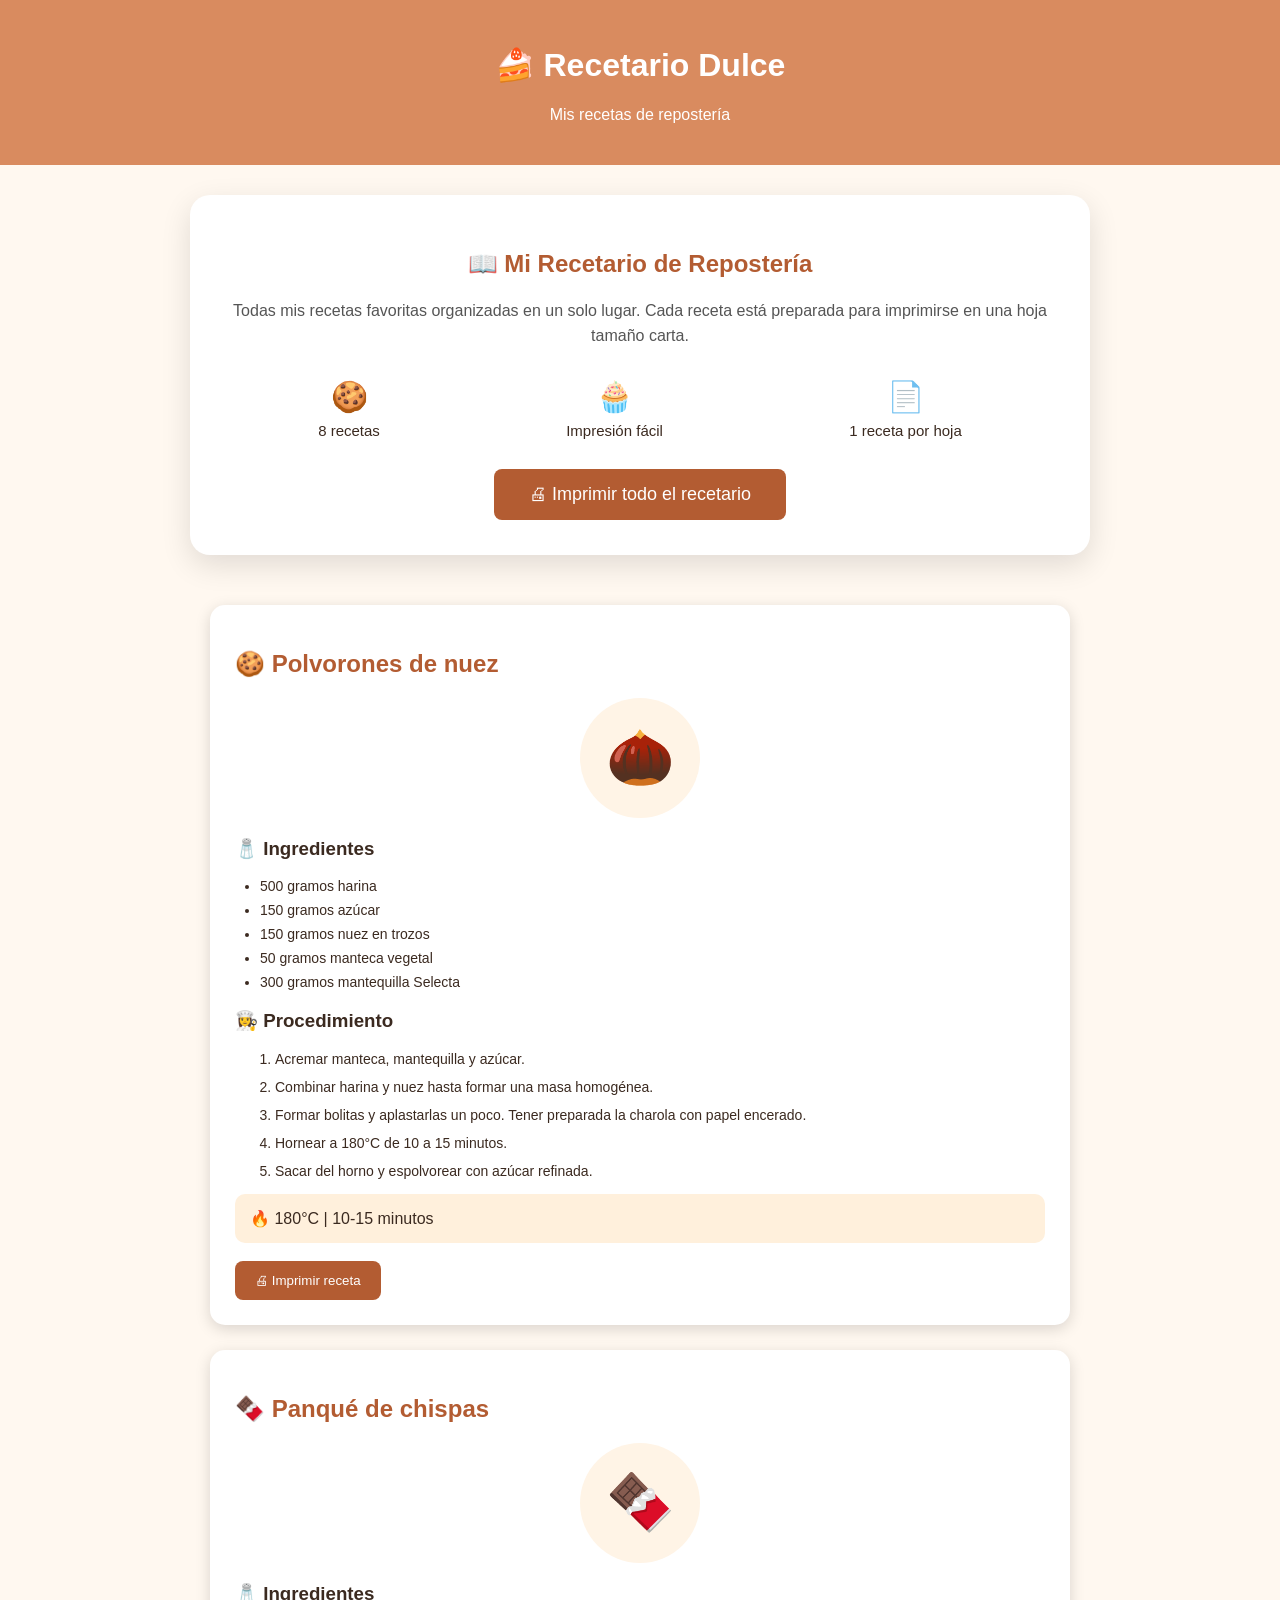
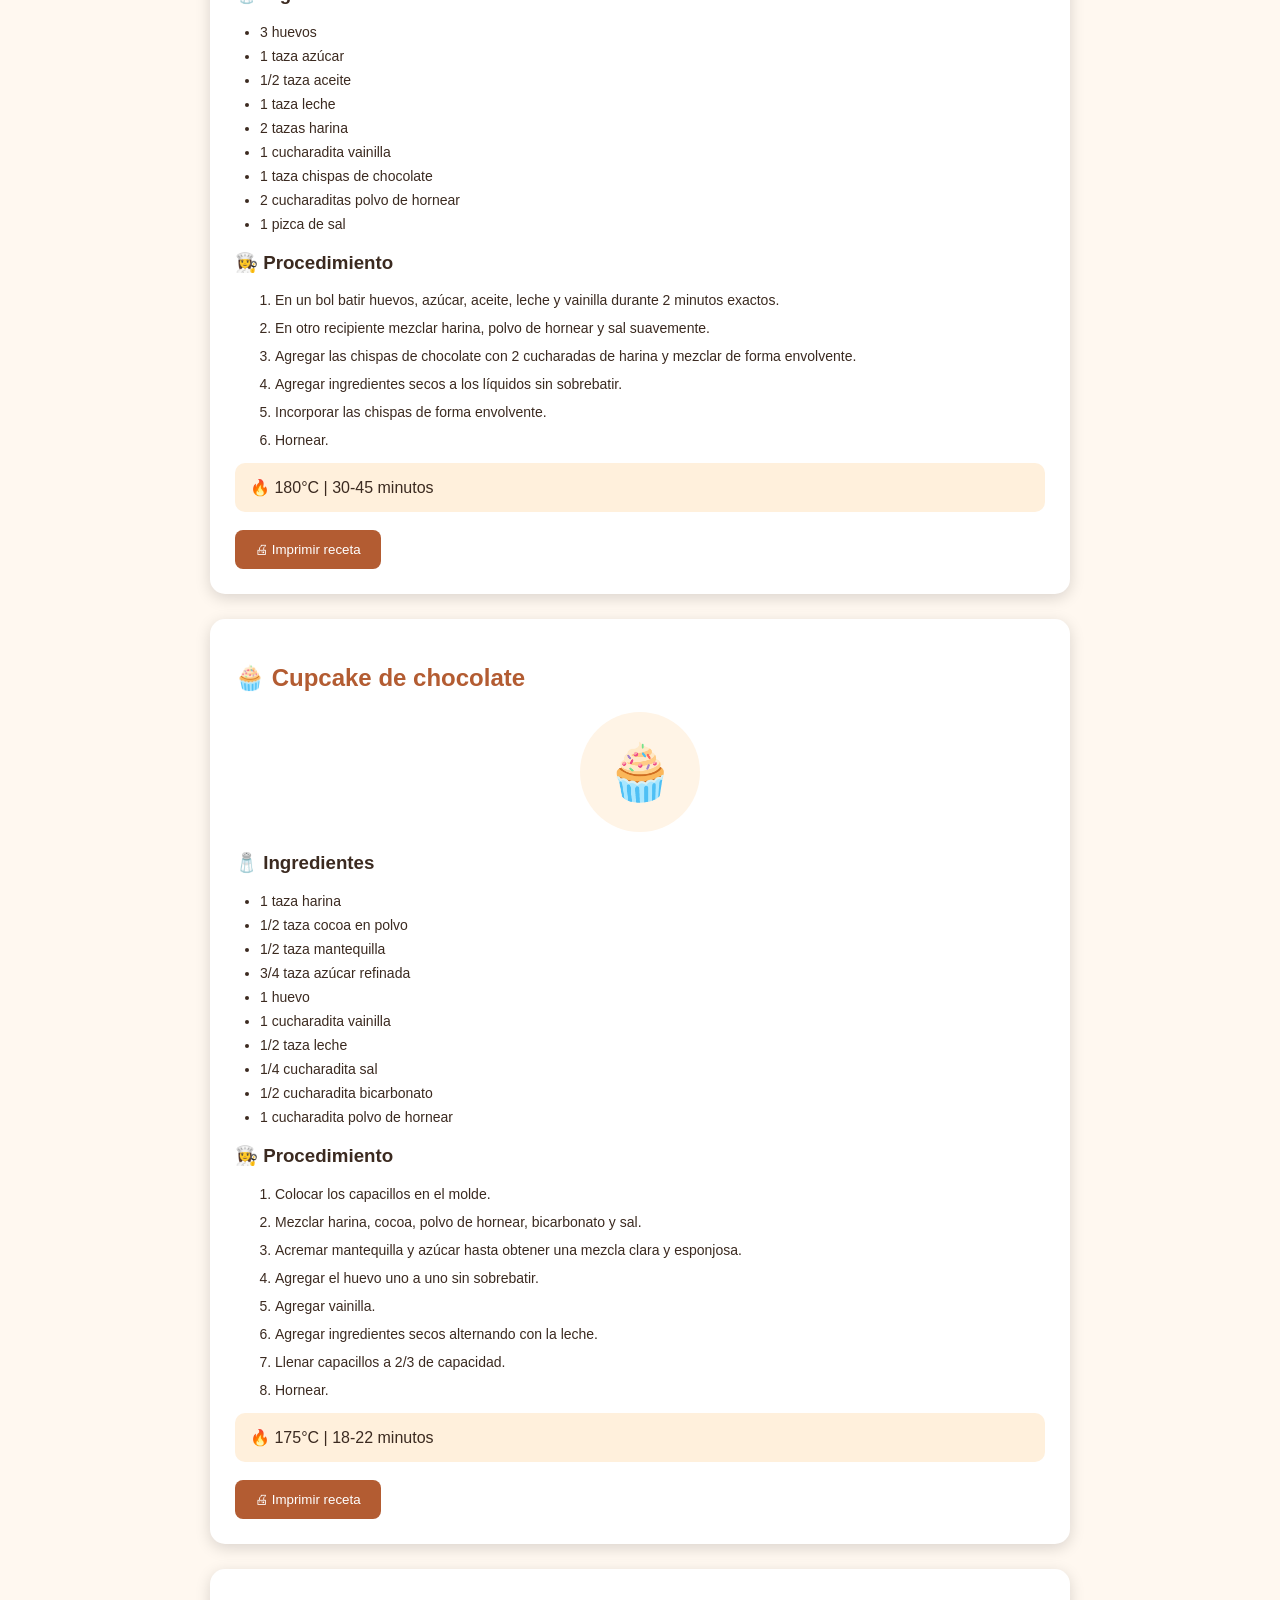
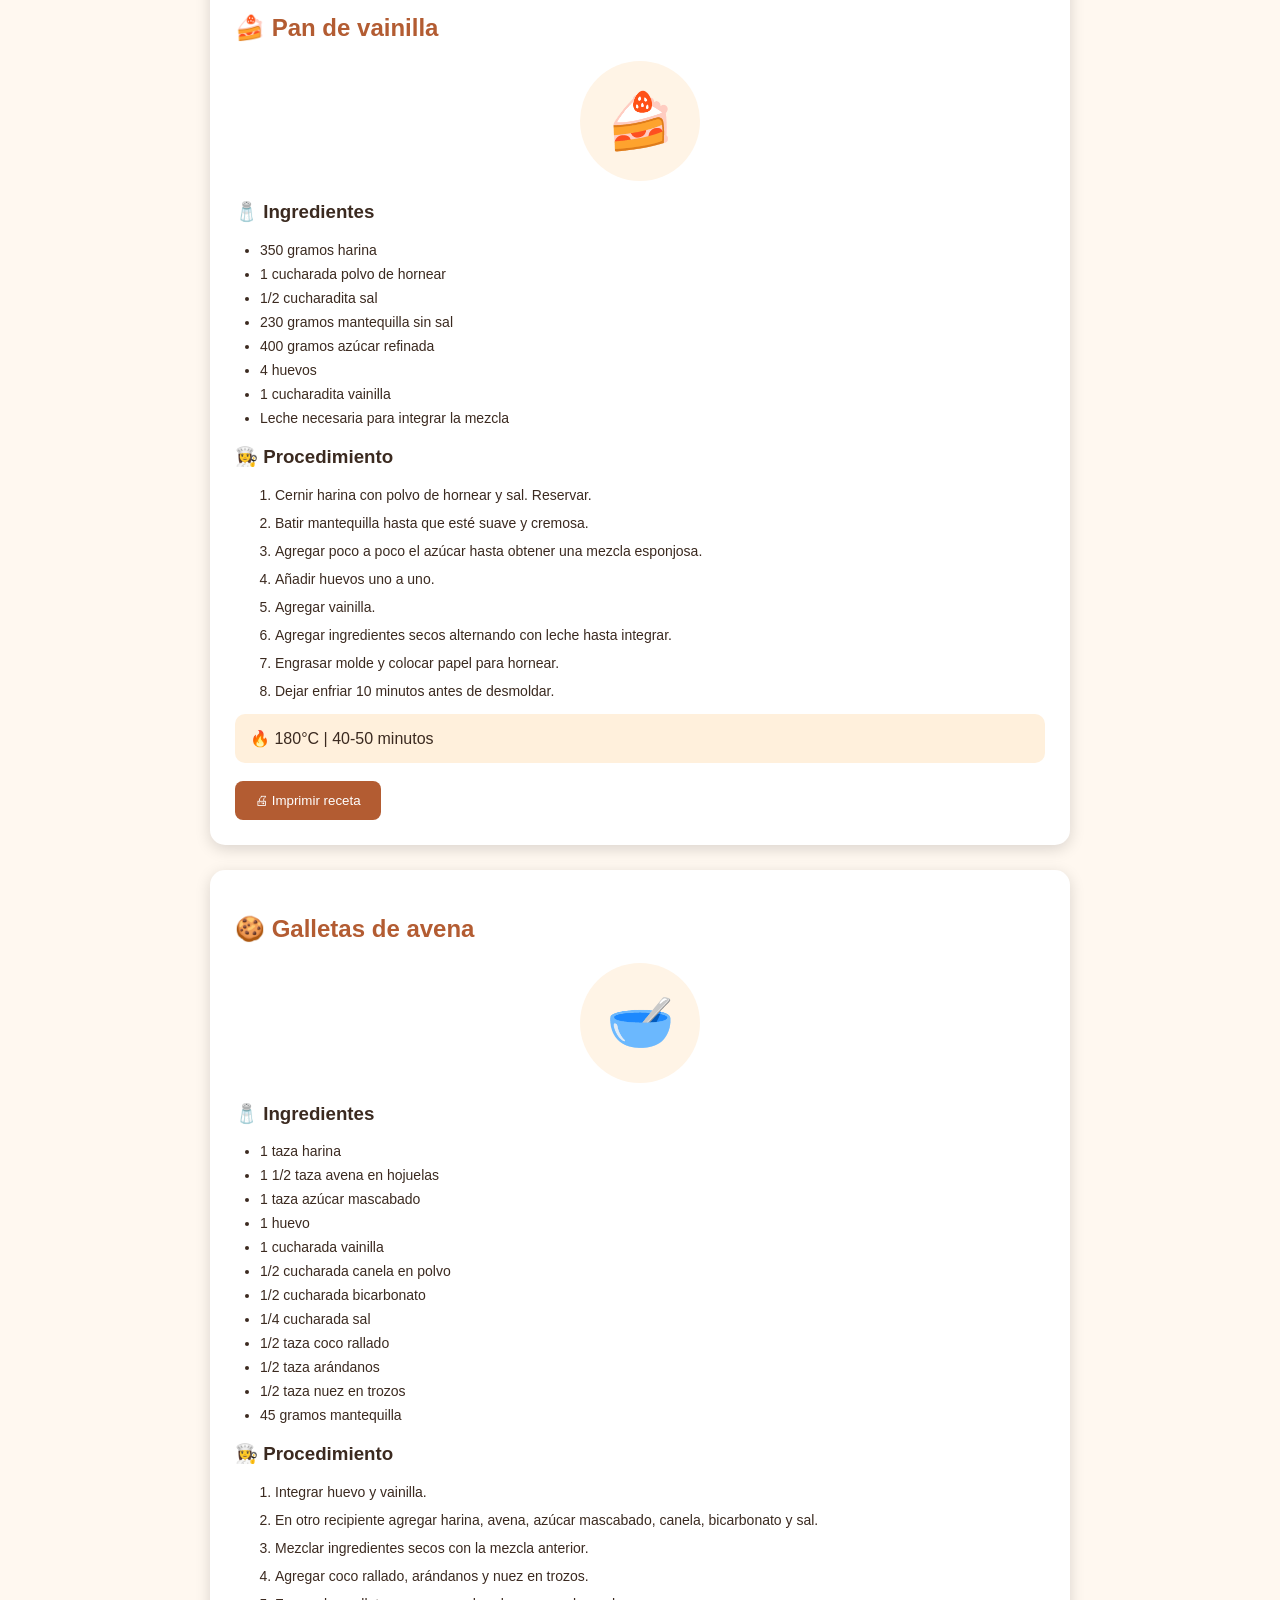
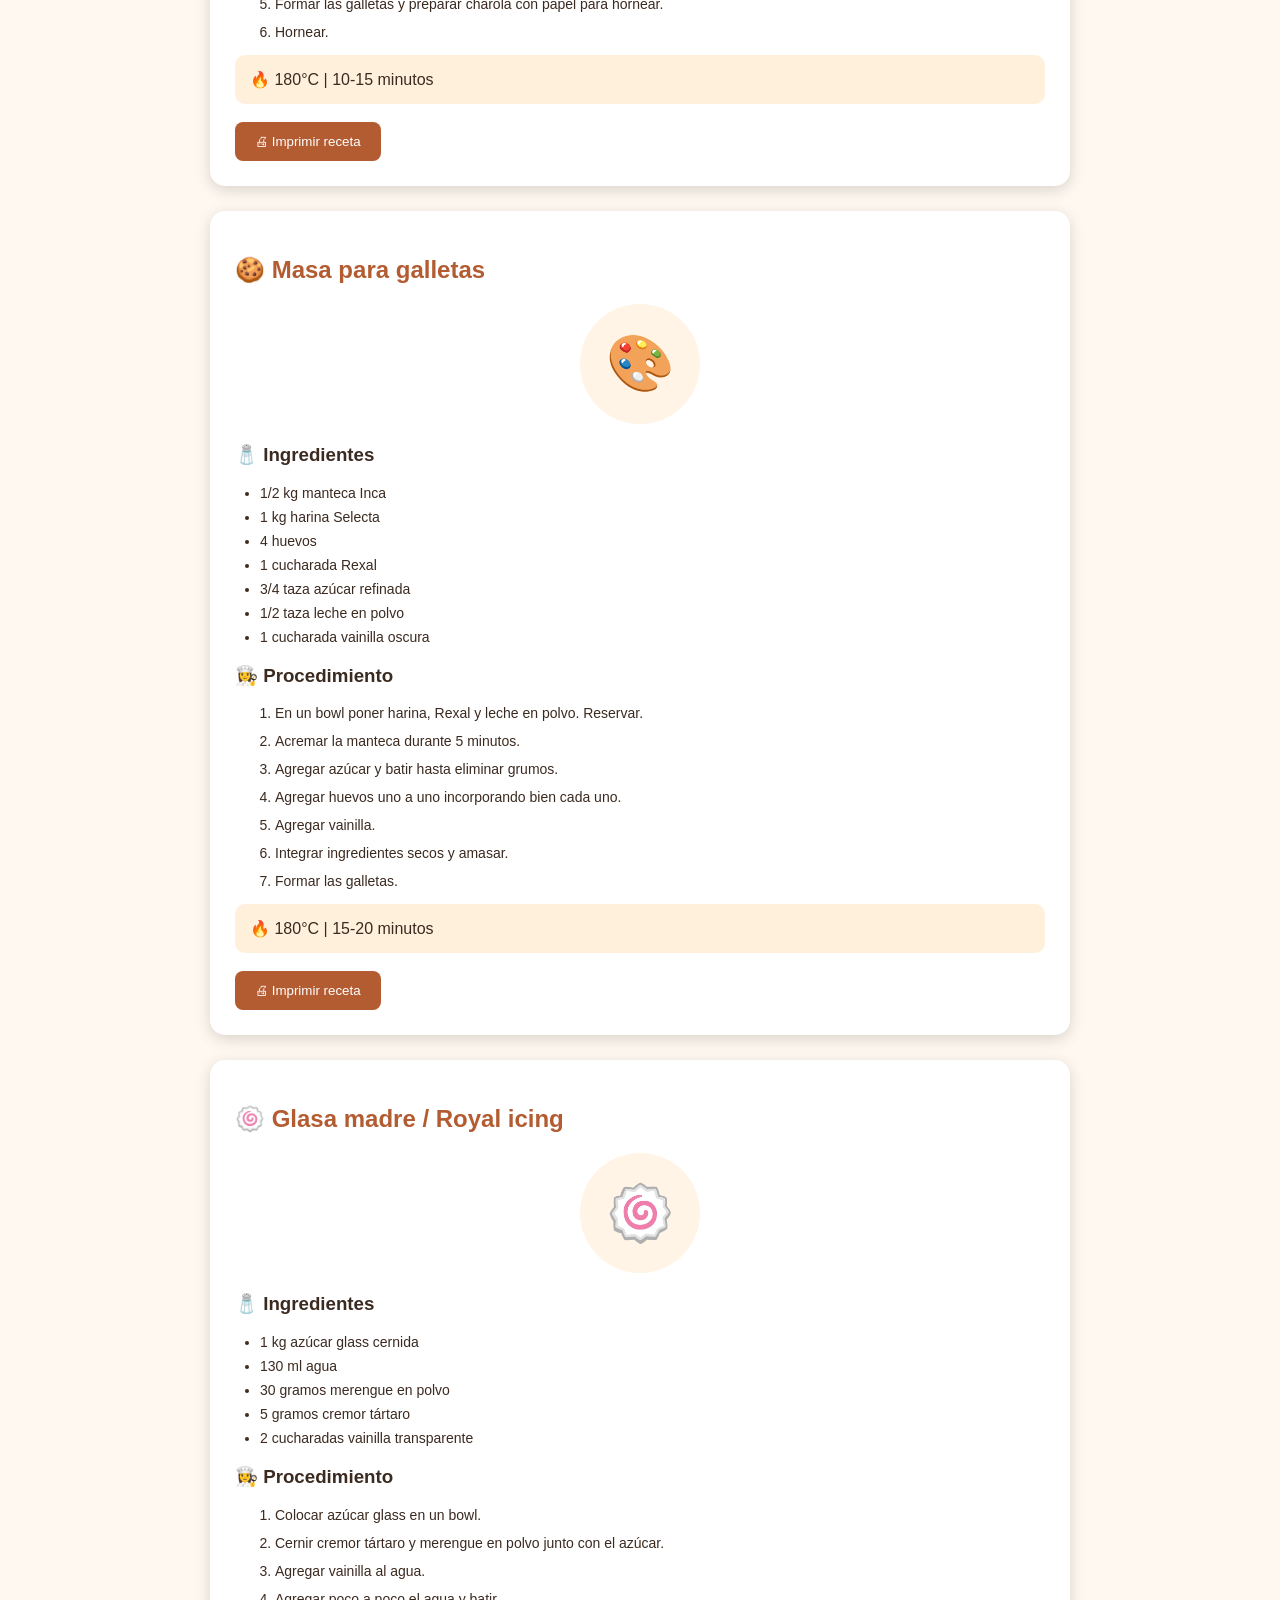
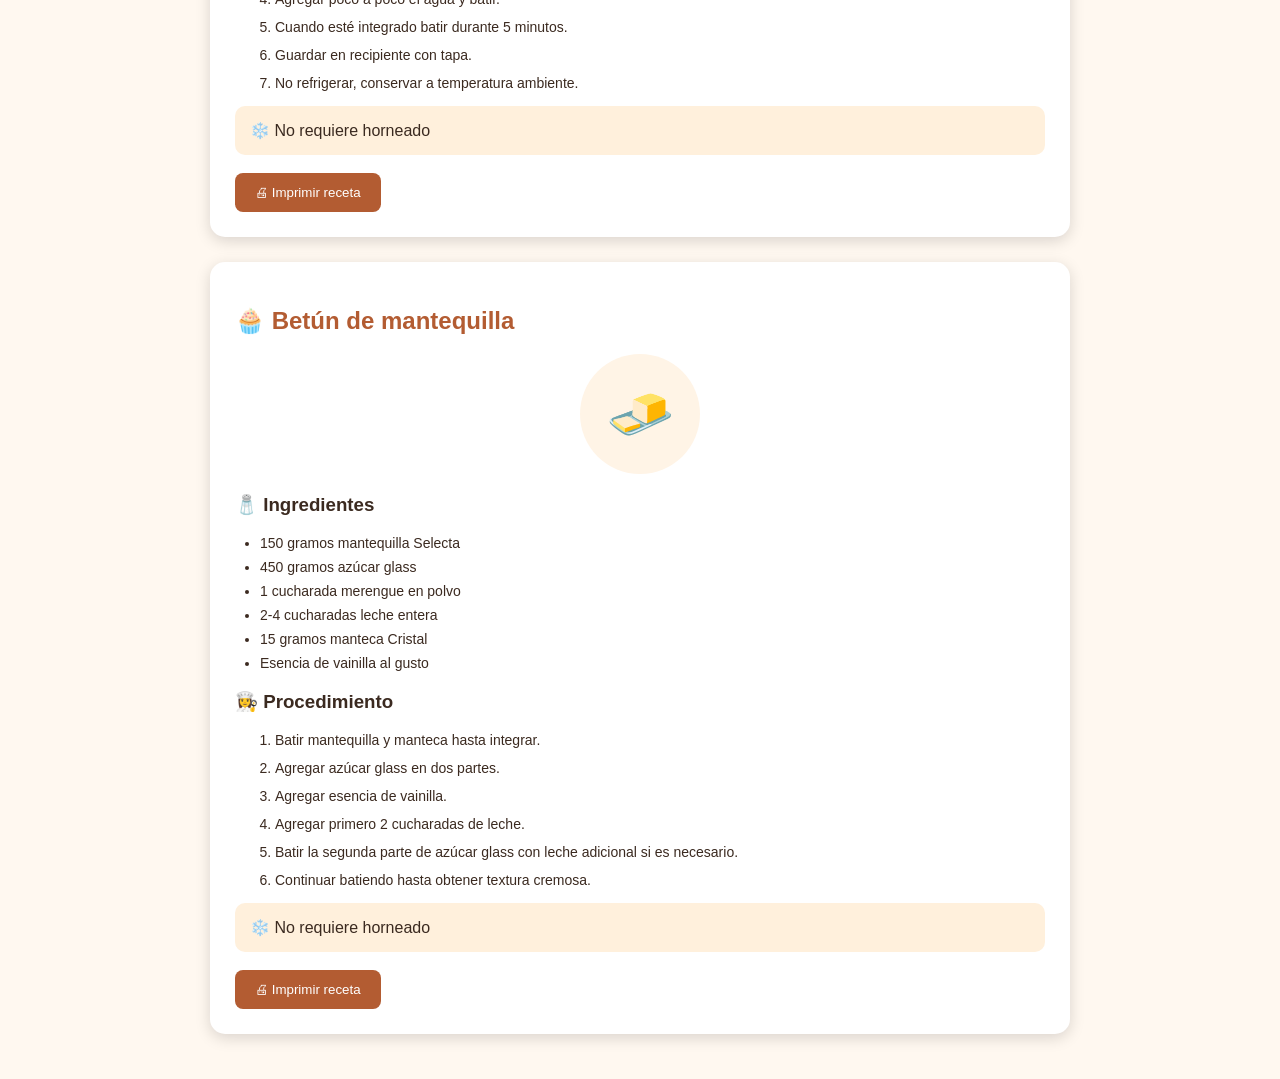
==== index.html @ f3bddb84 "feature: First version" ====
<!DOCTYPE html>
<html lang="es">
<head>
<meta charset="UTF-8">
<meta name="viewport" content="width=device-width, initial-scale=1.0">

<title>Recetario Dulce</title>

<link rel="stylesheet" href="css/style.css">

</head>

<body>

<header>
    <h1>🍰 Recetario Dulce</h1>
    <p>Mis recetas de repostería</p>
</header>


<section class="hero">

    <div class="hero-info">

        <h2>📖 Mi Recetario de Repostería</h2>

        <p>
            Todas mis recetas favoritas organizadas en un solo lugar.
            Cada receta está preparada para imprimirse en una hoja tamaño carta.
        </p>

        <div class="datos">

            <div>
                🍪
                <span>8 recetas</span>
            </div>

            <div>
                🧁
                <span>Impresión fácil</span>
            </div>

            <div>
                📄
                <span>1 receta por hoja</span>
            </div>

        </div>

        <button class="imprimirTodo" onclick="window.print()">

            🖨 Imprimir todo el recetario

        </button>

    </div>

</section>
<main id="recetas"></main>


<script src="js/app.js"></script>

</body>
</html>
---- css/style.css ----
*{
    box-sizing:border-box;
    font-family:'Segoe UI', sans-serif;
}

ul, ol{

    margin-top:5px;
    margin-bottom:5px;

}


li{

    margin-bottom:4px;
    font-size:14px;

}


body{
    margin:0;
    background:#fff8f0;
    color:#3b2a20;
}


header{
    text-align:center;
    padding:25px;
    background:#d98b5f;
    color:white;
}


main{
    max-width:900px;
    margin:auto;
    padding:20px;
}


.receta{

    background:white;
    border-radius:15px;
    padding:25px;
    margin-bottom:25px;

    box-shadow:0 4px 15px rgba(0,0,0,.15);

}


.receta h2{

    color:#b35c32;

}


.imagen{

    width:120px;
    height:120px;

    margin:10px auto;

    background:#fff4e6;

    border-radius:50%;

    display:flex;
    align-items:center;
    justify-content:center;

    font-size:55px;

}


.seccion{

    margin-top:20px;

}


ul{

    padding-left:25px;

}


li{

    margin-bottom:8px;

}


.pasos li{

    margin-bottom:12px;

}


.info{

    background:#fff0dc;
    padding:15px;
    border-radius:10px;
    margin-top:15px;

}


button{

    background:#b35c32;
    color:white;
    border:none;
    padding:12px 20px;
    border-radius:8px;
    cursor:pointer;

}


button:hover{

    background:#8d4423;

}



@media print {


header{
    display:none;
}


button{
    display:none;
}


.receta{

    box-shadow:none;
    page-break-after:always;

}

.receta h2{

    font-size:22px;
    margin:5px 0;
    text-align:center;

}


h3{

    font-size:16px;
    margin:10px 0 5px;

}

body{

    background:white;

}

}

@media print{


@page{

    size:letter;
    margin:12mm;

}


body{

    background:white;
    font-size:12px;

}


header{

    display:none;

}


.imprimirTodo,
button{

    display:none;

}


.receta{

    box-shadow:none;
    border:none;

    width:100%;

    page-break-after:always;

    padding:5px;

}


.imagen{

    width:90px;
    height:90px;

    font-size:45px;

}


.receta h2{

    font-size:18px;

}


h3{

    font-size:14px;

}


li{

    font-size:12px;

}

}

.hero{

    max-width:900px;

    margin:30px auto;

    background:white;

    border-radius:20px;

    padding:35px;

    box-shadow:0 10px 30px rgba(0,0,0,.12);

    animation:aparecer .8s ease;

}


.hero h2{

    text-align:center;

    color:#b35c32;

}


.hero p{

    text-align:center;

    color:#555;

    line-height:1.6;

}


.datos{

    display:flex;

    justify-content:space-around;

    margin:30px 0;

}


.datos div{

    text-align:center;

    font-size:30px;

}


.datos span{

    display:block;

    font-size:15px;

    margin-top:8px;

}


.imprimirTodo{

    display:block;

    margin:auto;

    font-size:18px;

    padding:15px 35px;

}

@keyframes aparecer{

0%{

opacity:0;
transform:translateY(40px);

}

100%{

opacity:1;
transform:translateY(0);

}

}

.receta{

    animation:subir .7s ease;

    transition:.3s;

}

@keyframes subir{

from{

opacity:0;

transform:translateY(25px);

}

to{

opacity:1;

transform:translateY(0);

}

}

.receta:hover{

transform:translateY(-8px);

box-shadow:0 15px 30px rgba(0,0,0,.18);

}

.imprimirTodo{

transition:.3s;

}

.imprimirTodo:hover{

transform:scale(1.08);

}

.imprimirTodo:active{

transform:scale(.95);

}

.imagen{

transition:.4s;

}

.receta:hover .imagen{

transform:rotate(8deg) scale(1.1);

}

@media print{

.hero{

display:none;

}

}
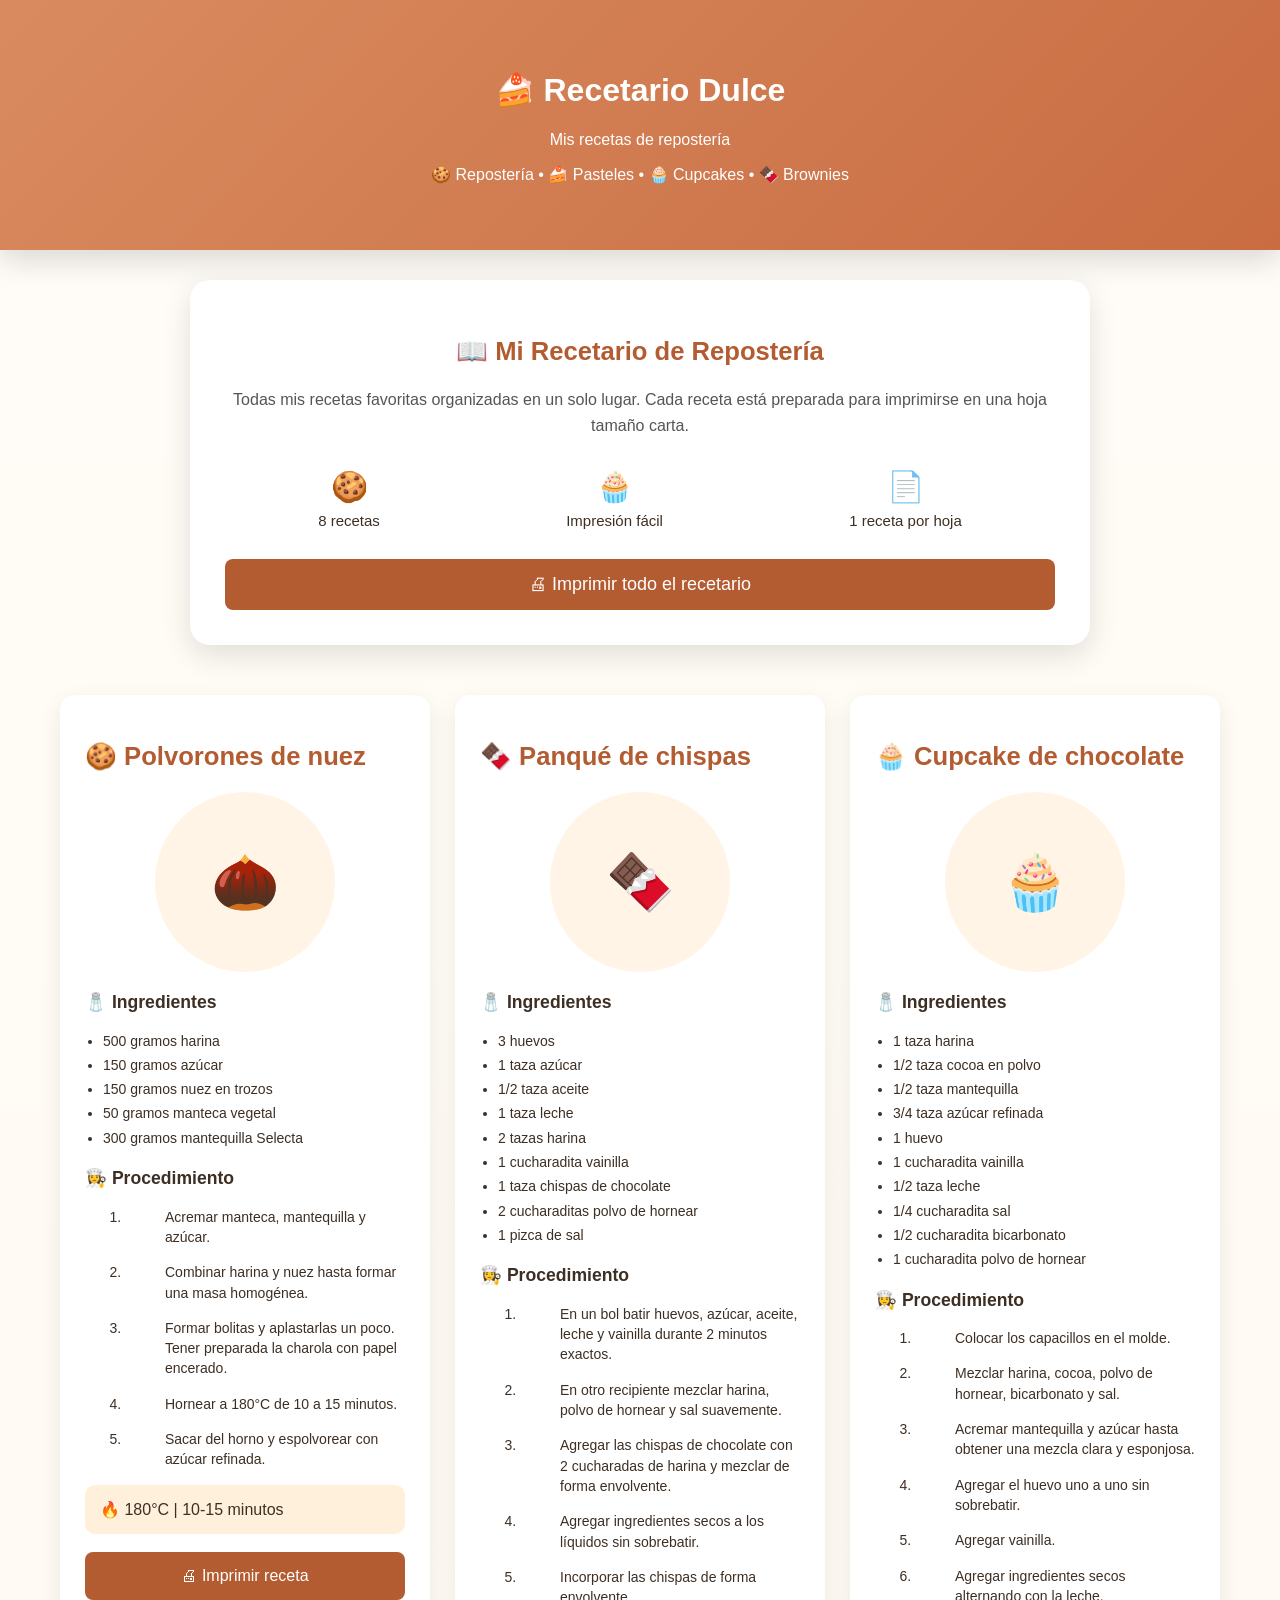
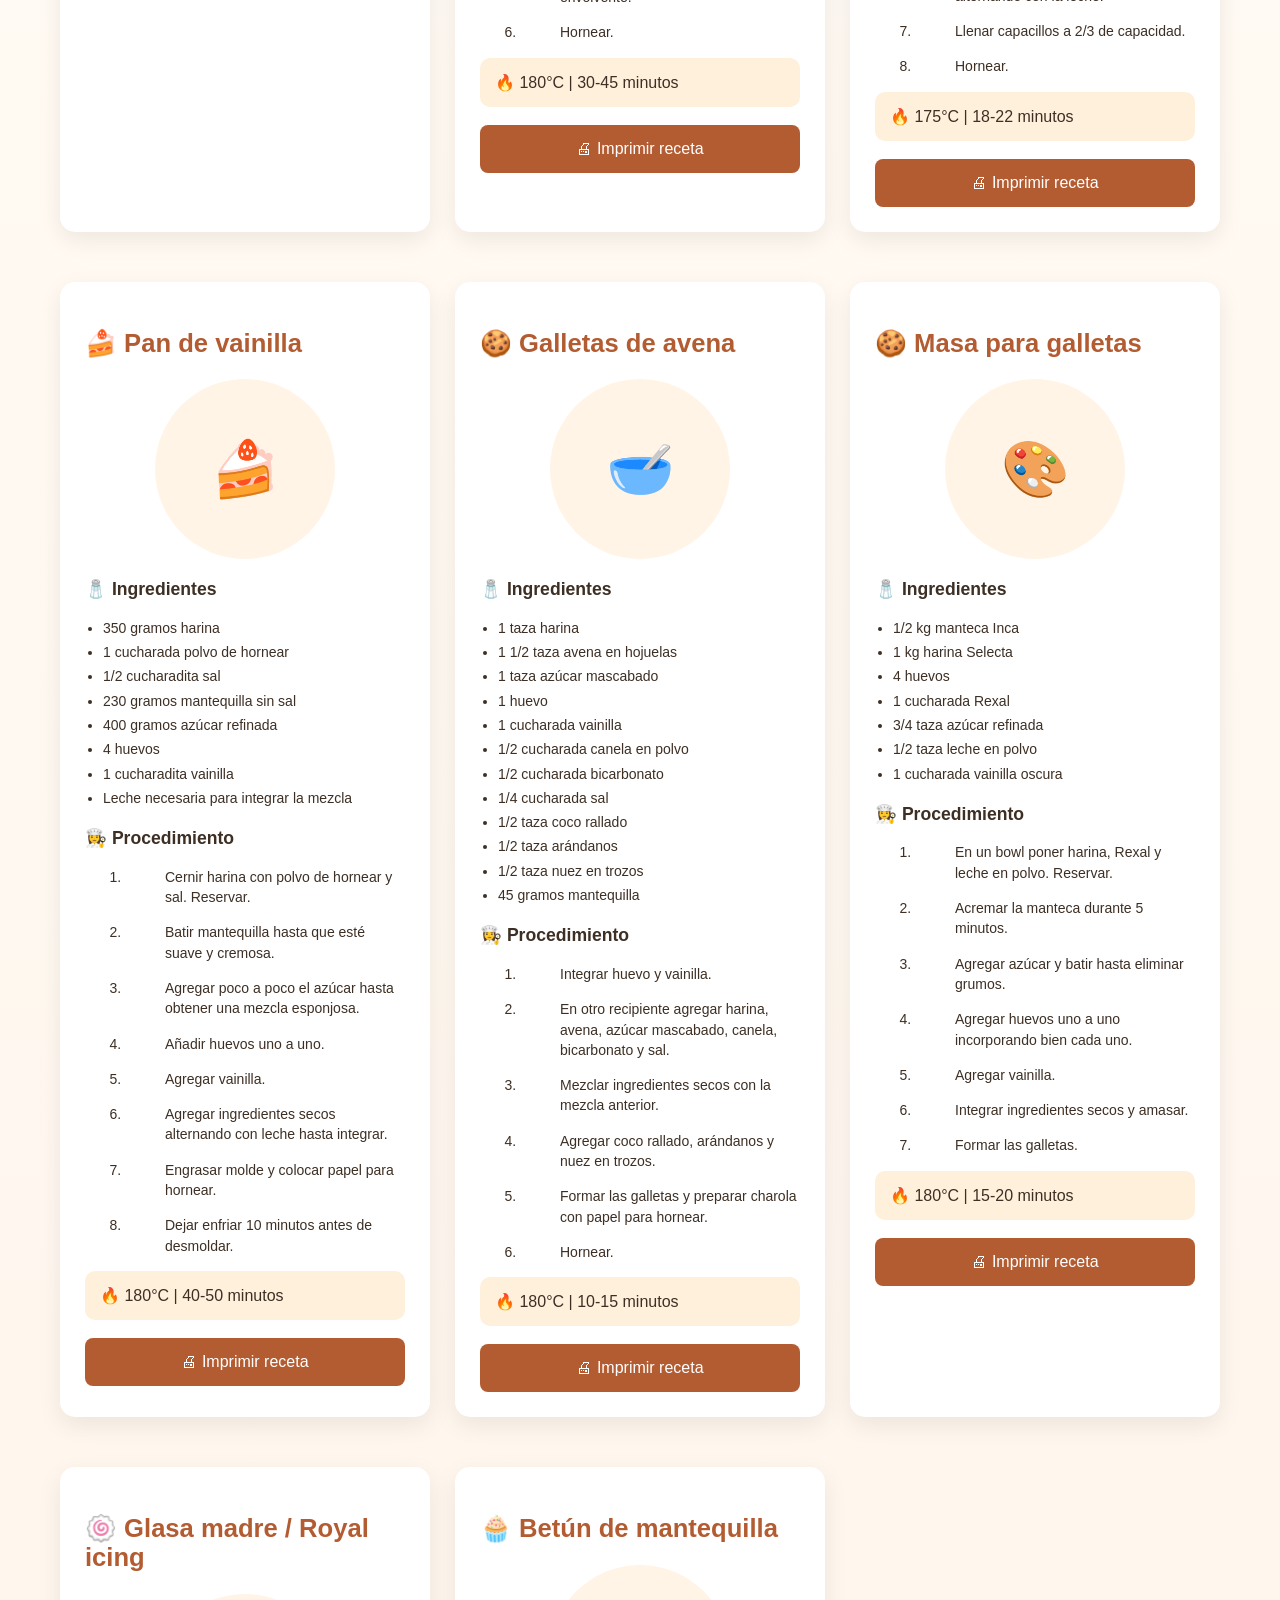
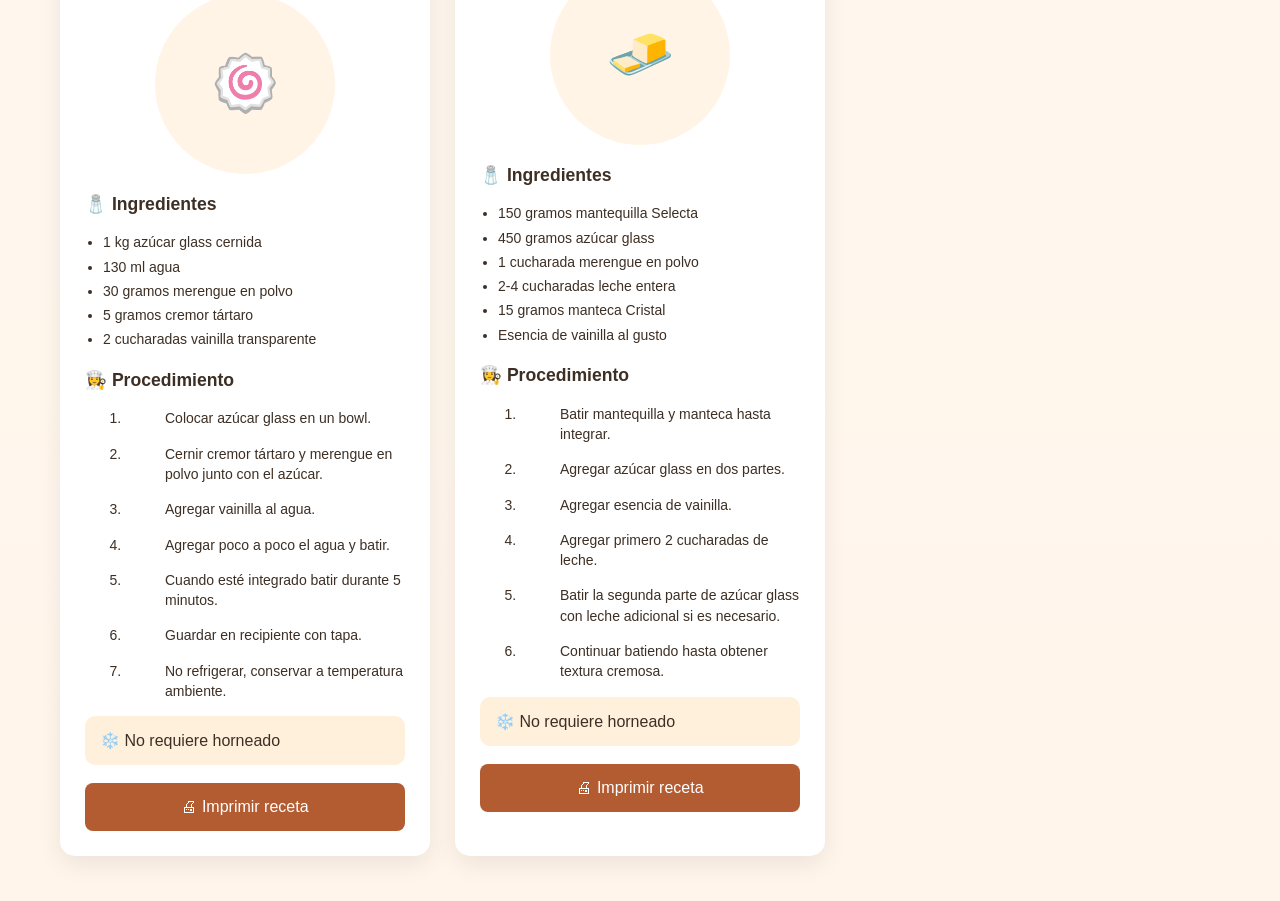
==== commit 47c2b675: "feature: version 2.0" ====
--- a/index.html
+++ b/index.html
@@ -15,6 +15,9 @@
 <header>
     <h1>🍰 Recetario Dulce</h1>
     <p>Mis recetas de repostería</p>
+    <p>
+🍪 Repostería • 🍰 Pasteles • 🧁 Cupcakes • 🍫 Brownies
+</p>
 </header>
 
 
--- a/css/style.css
+++ b/css/style.css
@@ -18,26 +18,71 @@
 
 }
 
-
-body{
+h2{
+
+    font-size:1.6rem;
+
+}
+
+h3{
+
+    font-size:1.1rem;
+
+}
+
+
+/* body{
     margin:0;
     background:#fff8f0;
     color:#3b2a20;
-}
-
-
-header{
+} */
+
+body{
+
+    margin:0;
+
+    background:linear-gradient(180deg,#fffdf8,#fff5eb);
+
+    color:#3d2f24;
+
+}
+
+
+/* header{
     text-align:center;
     padding:25px;
     background:#d98b5f;
     color:white;
+} */
+
+header{
+
+    background:linear-gradient(135deg,#D98B5F,#C96C42);
+
+    color:white;
+
+    padding:50px 20px;
+
+    text-align:center;
+
+    box-shadow:0 10px 30px rgba(0,0,0,.15);
+
 }
 
 
 main{
-    max-width:900px;
+
+    width:min(1200px,95%);
     margin:auto;
+
+    display:grid;
+
+    grid-template-columns:repeat(auto-fit,minmax(350px,1fr));
+
+    gap:25px;
+
     padding:20px;
+
 }
 
 
@@ -47,8 +92,22 @@
     border-radius:15px;
     padding:25px;
     margin-bottom:25px;
+    width:100%;
 
     box-shadow:0 4px 15px rgba(0,0,0,.15);
+        overflow:hidden;
+
+    transition:.35s;
+
+    box-shadow:0 8px 25px rgba(0,0,0,.08);
+
+}
+
+.receta:hover{
+
+    transform:translateY(-10px);
+
+    box-shadow:0 20px 45px rgba(0,0,0,.18);
 
 }
 
@@ -62,10 +121,12 @@
 
 .imagen{
 
-    width:120px;
-    height:120px;
-
-    margin:10px auto;
+    width:100%;
+    max-width:180px;
+
+    aspect-ratio:1;
+
+    margin:auto;
 
     background:#fff4e6;
 
@@ -74,8 +135,12 @@
     display:flex;
     align-items:center;
     justify-content:center;
-
+    padding:25px;
+
+    font-size:75px;
     font-size:55px;
+    overflow:hidden;
+    
 
 }
 
@@ -86,24 +151,25 @@
 
 }
 
-
 ul{
 
-    padding-left:25px;
-
-}
-
+    padding-left:18px;
+
+}
 
 li{
 
-    margin-bottom:8px;
-
-}
-
+    line-height:1.45;
+
+}
 
 .pasos li{
 
-    margin-bottom:12px;
+position:relative;
+
+padding-left:40px;
+
+margin-bottom:15px;
 
 }
 
@@ -123,9 +189,13 @@
     background:#b35c32;
     color:white;
     border:none;
-    padding:12px 20px;
     border-radius:8px;
     cursor:pointer;
+    width:100%;
+
+    padding:15px;
+
+    font-size:16px;
 
 }
 
@@ -166,6 +236,24 @@
 
 }
 
+.tag{
+
+display:inline-block;
+
+background:#FFE6C7;
+
+padding:8px 15px;
+
+border-radius:30px;
+
+margin:4px;
+
+font-size:14px;
+
+font-weight:bold;
+
+}
+
 
 h3{
 
@@ -436,4 +524,51 @@
 
 }
 
+}
+
+@media(max-width:768px){
+
+.hero{
+
+padding:20px;
+
+}
+
+.datos{
+
+flex-direction:column;
+gap:15px;
+
+}
+
+.receta{
+
+padding:18px;
+
+}
+
+}
+
+@media(max-width:480px){
+
+body{
+
+font-size:15px;
+
+}
+
+h2{
+
+font-size:22px;
+
+}
+
+.imagen{
+
+max-width:120px;
+
+font-size:60px;
+
+}
+
 }
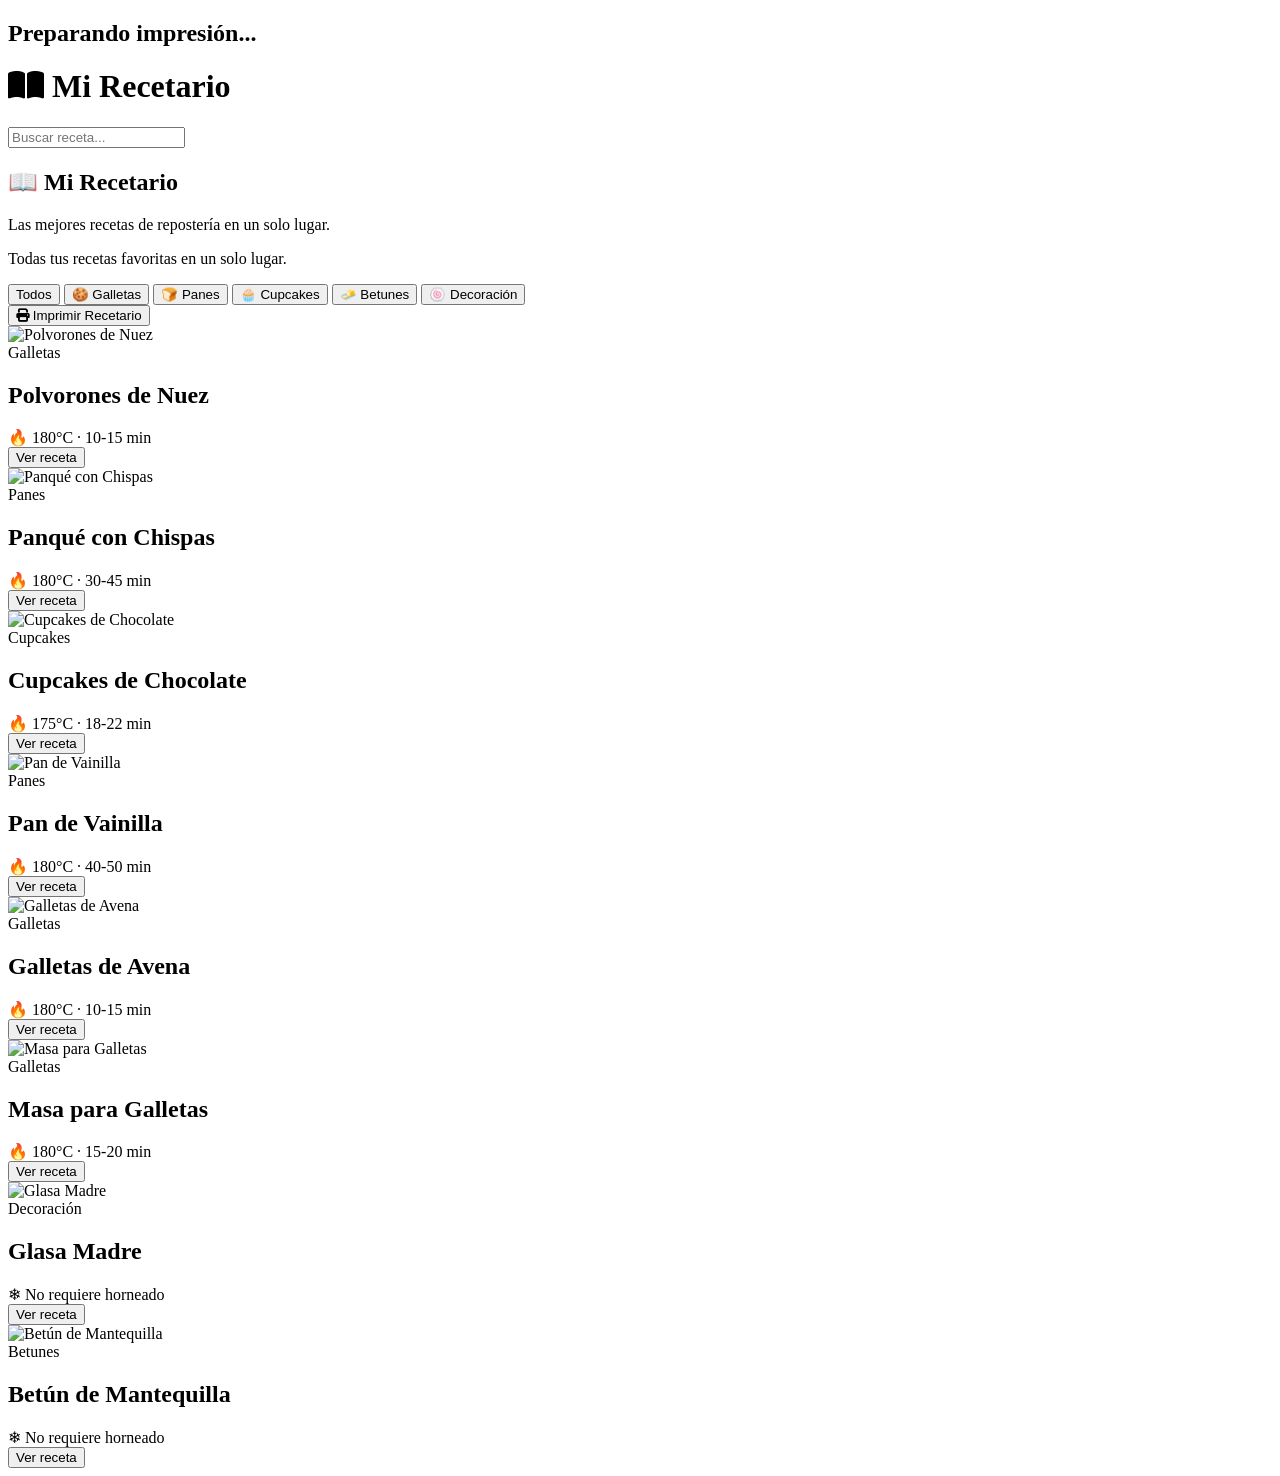
==== commit 809f2147: "feature: version 3.0" ====
--- a/index.html
+++ b/index.html
@@ -1,69 +1,198 @@
 <!DOCTYPE html>
 <html lang="es">
+
 <head>
+
 <meta charset="UTF-8">
 <meta name="viewport" content="width=device-width, initial-scale=1.0">
 
-<title>Recetario Dulce</title>
+<title>Mi Recetario</title>
 
-<link rel="stylesheet" href="css/style.css">
+<script src="https://cdn.tailwindcss.com"></script>
+
+<link rel="preconnect" href="https://fonts.googleapis.com">
+<link rel="preconnect" href="https://fonts.gstatic.com" crossorigin>
+
+<link href="https://fonts.googleapis.com/css2?family=Poppins:wght@300;400;500;600;700&display=swap" rel="stylesheet">
+
+<link rel="stylesheet"
+href="https://cdnjs.cloudflare.com/ajax/libs/font-awesome/6.7.2/css/all.min.css">
+
 
 </head>
 
 <body>
 
-<header>
-    <h1>🍰 Recetario Dulce</h1>
-    <p>Mis recetas de repostería</p>
-    <p>
-🍪 Repostería • 🍰 Pasteles • 🧁 Cupcakes • 🍫 Brownies
-</p>
+<div id="modalReceta" class="fixed inset-0 hidden z-50">
+
+    <div
+        id="modalOverlay"
+        class="absolute inset-0 bg-black/60 backdrop-blur-sm">
+    </div>
+
+    <div
+
+        id="modalContenido"
+
+        class="absolute inset-0 md:inset-6 lg:inset-10 bg-white rounded-none md:rounded-3xl overflow-hidden flex flex-col opacity-0 scale-95 transition-all duration-300">
+
+    </div>
+
+</div>
+
+<div id="overlayPrint" class="hidden">
+    <div class="loader"></div>
+    <h2>Preparando impresión...</h2>
+</div>
+
+<header class="sticky top-0 z-49 bg-white shadow">
+
+<div class="max-w-7xl mx-auto px-6 py-4 flex justify-between items-center">
+
+<h1 class="text-2xl font-bold text-amber-700">
+
+<i class="fa-solid fa-book-open"></i>
+
+Mi Recetario
+
+</h1>
+
+<input
+
+id="buscar"
+
+type="text"
+
+placeholder="Buscar receta..."
+
+class="border rounded-xl px-4 py-2 w-72 outline-none focus:ring-2 focus:ring-amber-500">
+
+</div>
+
 </header>
 
 
-<section class="hero">
 
-    <div class="hero-info">
+<section
 
-        <h2>📖 Mi Recetario de Repostería</h2>
+id="hero"
 
-        <p>
-            Todas mis recetas favoritas organizadas en un solo lugar.
-            Cada receta está preparada para imprimirse en una hoja tamaño carta.
-        </p>
+class="max-w-7xl mx-auto p-8">
 
-        <div class="datos">
 
-            <div>
-                🍪
-                <span>8 recetas</span>
-            </div>
 
-            <div>
-                🧁
-                <span>Impresión fácil</span>
-            </div>
+<div class="bg-gradient-to-r from-orange-400 to-amber-600 rounded-3xl text-white p-10 shadow-xl">
 
-            <div>
-                📄
-                <span>1 receta por hoja</span>
-            </div>
+<h2 class="text-6xl font-black">
 
-        </div>
+📖 Mi Recetario
 
-        <button class="imprimirTodo" onclick="window.print()">
+</h2>
 
-            🖨 Imprimir todo el recetario
+<p class="mt-6 text-xl opacity-90">
 
-        </button>
+Las mejores recetas de repostería en un solo lugar.
 
-    </div>
+</p>
+
+<p class="text-lg opacity-90">
+
+Todas tus recetas favoritas en un solo lugar.
+
+</p>
+
+<div class="flex flex-wrap gap-3 mt-8">
+
+<button class="categoria bg-white text-orange-700 px-5 py-2 rounded-full font-semibold" data-cat="Todos">
+
+Todos
+
+</button>
+
+<button class="categoria bg-white/20 px-5 py-2 rounded-full" data-cat="Galletas">
+
+🍪 Galletas
+
+</button>
+
+<button class="categoria bg-white/20 px-5 py-2 rounded-full" data-cat="Panes">
+
+🍞 Panes
+
+</button>
+
+<button class="categoria bg-white/20 px-5 py-2 rounded-full" data-cat="Cupcakes">
+
+🧁 Cupcakes
+
+</button>
+
+<button class="categoria bg-white/20 px-5 py-2 rounded-full" data-cat="Betunes">
+
+🧈 Betunes
+
+</button>
+
+<button class="categoria bg-white/20 px-5 py-2 rounded-full" data-cat="Decoración">
+
+🍥 Decoración
+
+</button>
+
+</div>
+
+<div class="mt-8">
+
+<button
+
+onclick="imprimirTodo()"
+
+class="bg-white text-orange-700 px-8 py-4 rounded-xl font-bold shadow-lg hover:scale-105 transition">
+
+<i class="fa-solid fa-print"></i>
+
+Imprimir Recetario
+
+</button>
+
+</div>
+
+</div>
 
 </section>
-<main id="recetas"></main>
 
 
+
+<main
+
+id="grid"
+
+class="max-w-7xl mx-auto p-6 grid grid-cols-1 md:grid-cols-2 xl:grid-cols-3 gap-8">
+
+</main>
+
+
+
+<section
+
+id="printArea"
+
+class="hidden max-w-4xl mx-auto p-10">
+
+</section>
+
+<iframe
+    id="printFrame"
+    style="display:none;width:0;height:0;border:0;">
+</iframe>
+
+
+
+
+<script src="js/recetas.js"></script>
+<script src="js/print.js"></script>
 <script src="js/app.js"></script>
 
 </body>
+
 </html>
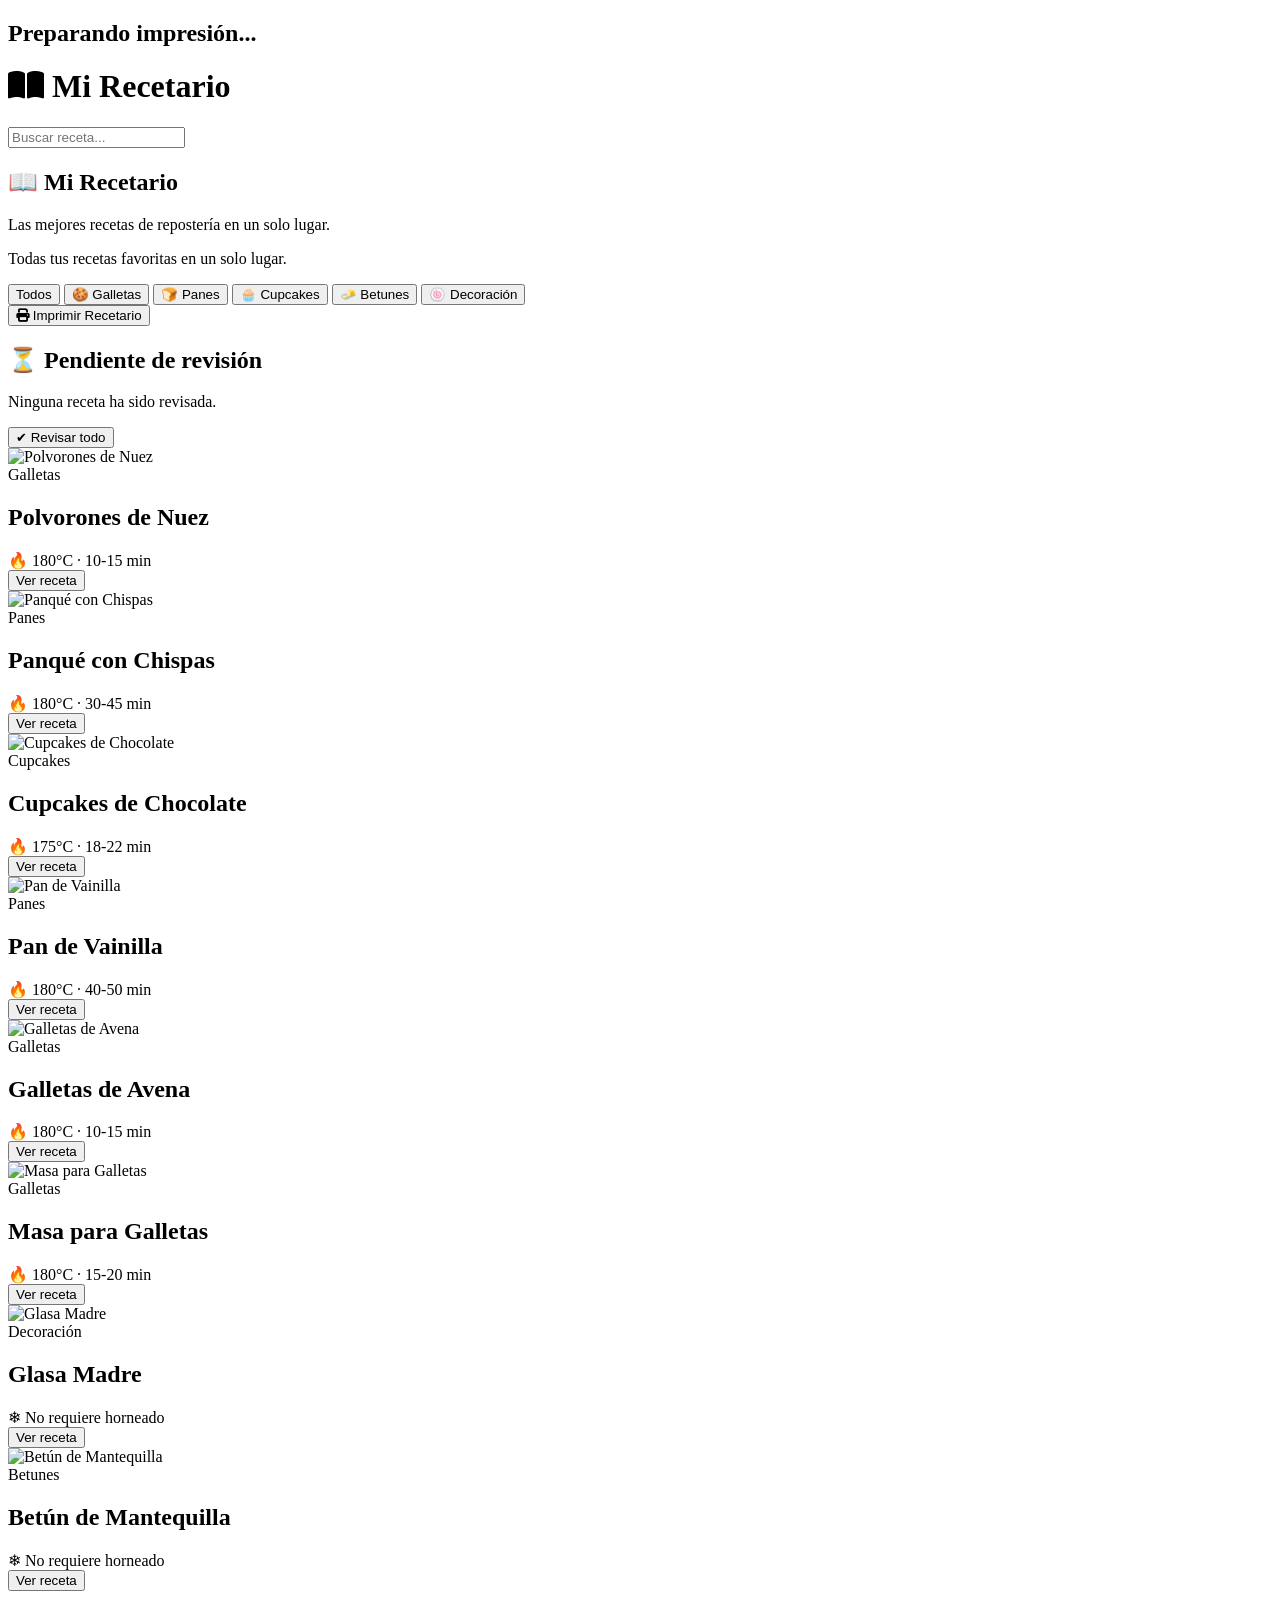
==== commit 40a9292c: "feature: version 3.1" ====
--- a/index.html
+++ b/index.html
@@ -22,6 +22,8 @@
 </head>
 
 <body>
+
+    <!-- <div id="badgeRecetario"></div> -->
 
 <div id="modalReceta" class="fixed inset-0 hidden z-50">
 
@@ -159,6 +161,8 @@
 
 </div>
 
+<div id="estadoRecetario" class="w-full mt-8"></div>
+
 </section>
 
 
